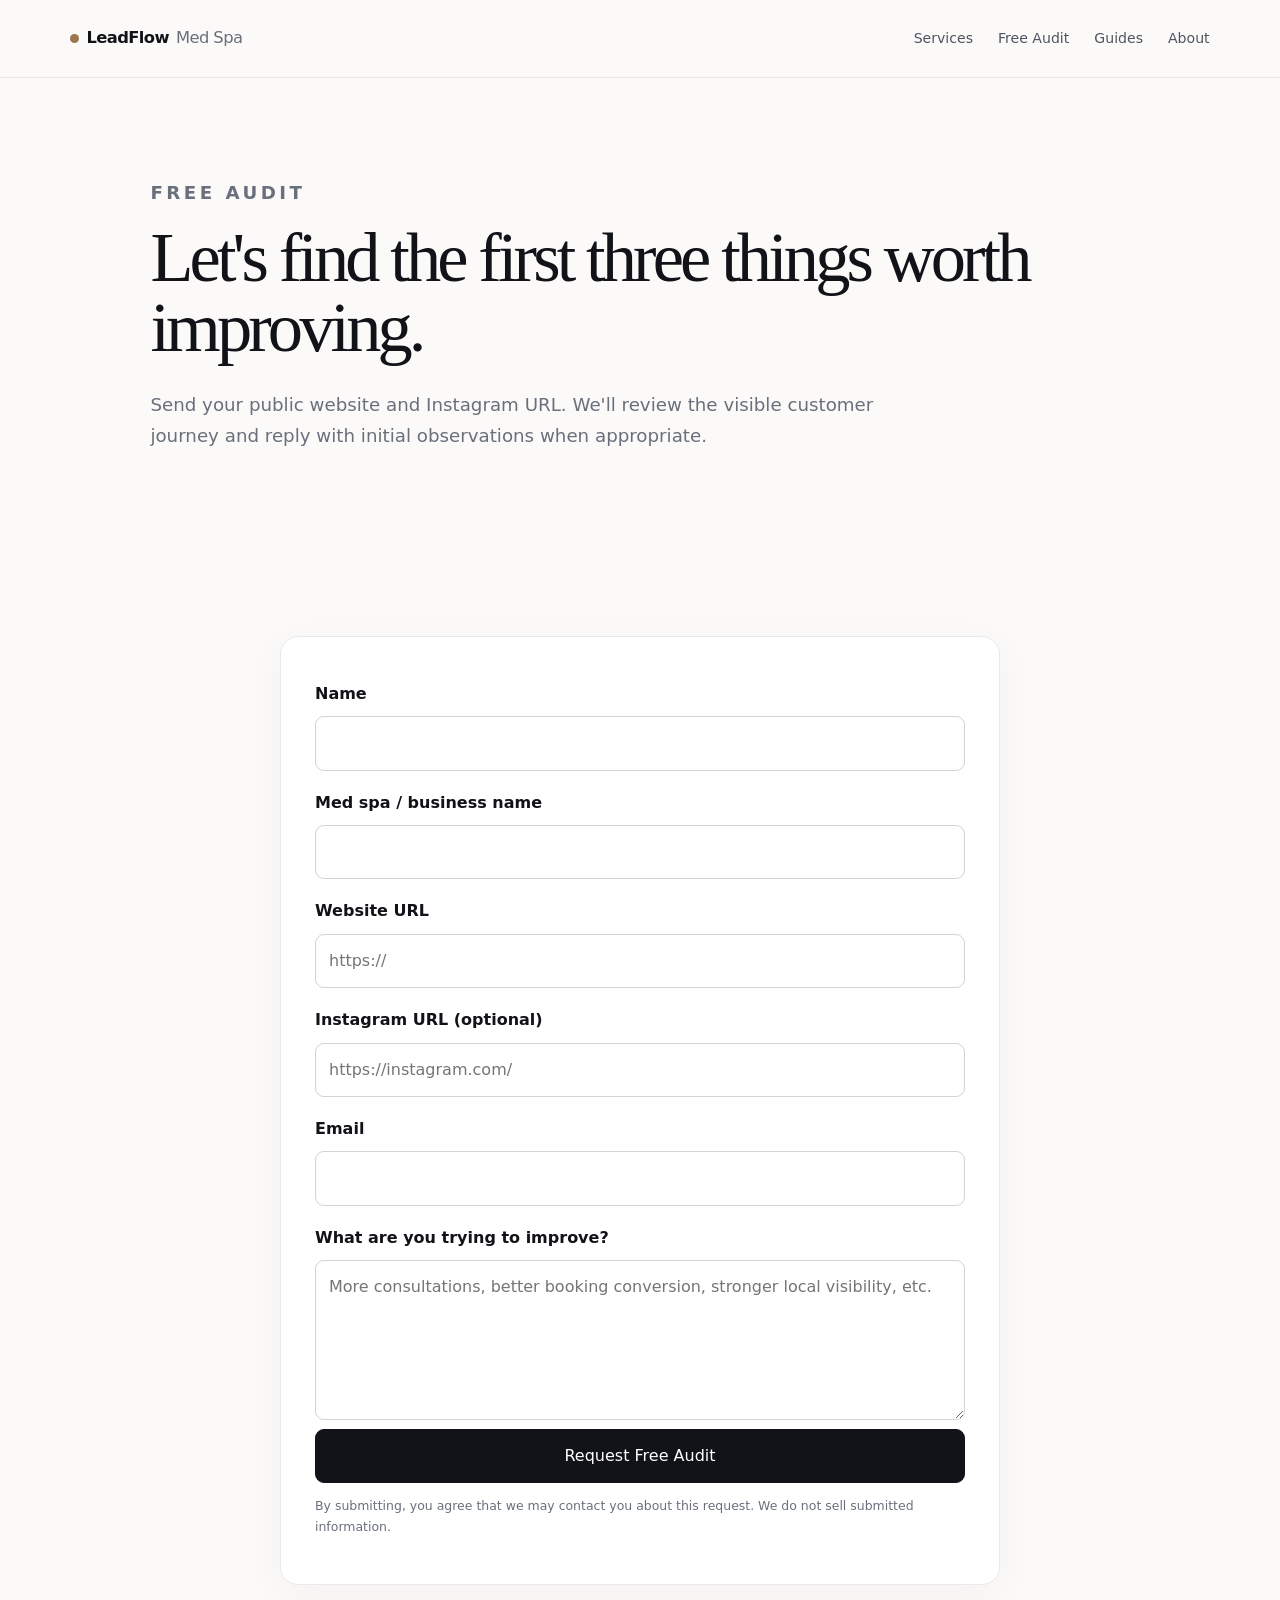
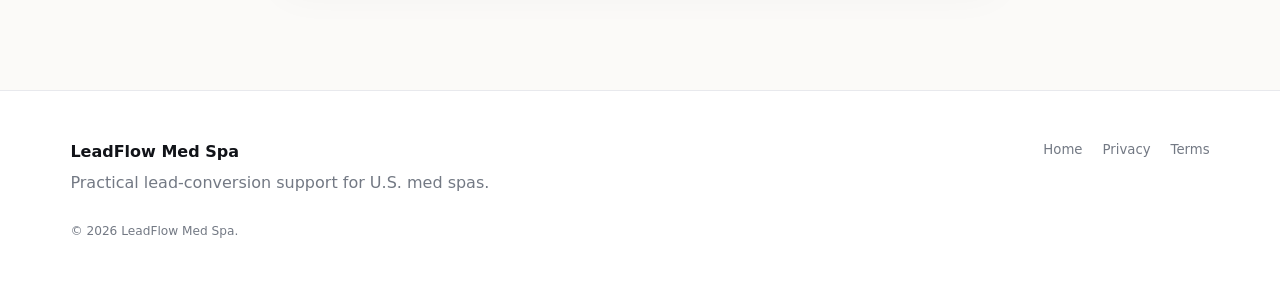
==== free-audit.html @ 12933f41 "Add files via upload" ====
<!doctype html>
<html lang="en-US">
<head>
<meta charset="utf-8"><meta name="viewport" content="width=device-width, initial-scale=1">
<title>Free Med Spa Lead Conversion Audit | LeadFlow</title>
<meta name="description" content="Request a free public-facing lead conversion audit for your U.S. med spa website and social presence.">
<link rel="canonical" href="https://leadflowmedspa.com/free-audit.html">
<link rel="stylesheet" href="/styles.css">
</head>
<body>
<header class="site-header"><a class="logo" href="/">LeadFlow<span>Med Spa</span></a><nav><a href="/services.html">Services</a><a href="/free-audit.html">Free Audit</a><a href="/guides.html">Guides</a><a href="/about.html">About</a></nav></header>
<main>
<section class="page-hero"><p class="eyebrow">FREE AUDIT</p><h1>Let's find the first three things worth improving.</h1><p>Send your public website and Instagram URL. We'll review the visible customer journey and reply with initial observations when appropriate.</p></section>
<section class="section">
<div class="form-card">
<form action="mailto:hello.leadflowmedspaa@gmail.com" method="post" enctype="text/plain">
<label for="name">Name</label><input id="name" name="Name" required>
<label for="business">Med spa / business name</label><input id="business" name="Business" required>
<label for="website">Website URL</label><input id="website" type="url" name="Website" placeholder="https://" required>
<label for="instagram">Instagram URL (optional)</label><input id="instagram" type="url" name="Instagram" placeholder="https://instagram.com/">
<label for="email">Email</label><input id="email" type="email" name="Email" required>
<label for="message">What are you trying to improve?</label><textarea id="message" name="Message" rows="5" placeholder="More consultations, better booking conversion, stronger local visibility, etc."></textarea>
<button class="button primary" type="submit">Request Free Audit</button>
</form>
<p class="form-note">By submitting, you agree that we may contact you about this request. We do not sell submitted information.</p>
</div>
</section>
</main>
<footer class="footer"><div><strong>LeadFlow Med Spa</strong><p>Practical lead-conversion support for U.S. med spas.</p></div><div class="footer-links"><a href="/">Home</a><a href="/privacy.html">Privacy</a><a href="/terms.html">Terms</a></div><p class="copyright">© 2026 LeadFlow Med Spa.</p></footer>
</body></html>
---- styles.css ----
:root{
  --ink:#111318;--muted:#69707c;--line:#e8e9ed;--paper:#fbfaf8;--white:#fff;
  --accent:#9a7650;--accent-dark:#765735;--night:#171716;--night2:#22211f;
  --radius:18px;--shadow:0 24px 70px rgba(17,19,24,.09)
}
*{box-sizing:border-box}
html{scroll-behavior:smooth}
body{margin:0;font-family:Inter,ui-sans-serif,system-ui,-apple-system,BlinkMacSystemFont,"Segoe UI",sans-serif;color:var(--ink);background:var(--paper);line-height:1.65;-webkit-font-smoothing:antialiased}
a{color:inherit}
.site-header{height:78px;border-bottom:1px solid rgba(17,19,24,.08);display:flex;align-items:center;justify-content:space-between;padding:0 5.5vw;position:sticky;top:0;background:rgba(251,250,248,.92);backdrop-filter:blur(18px);z-index:20}
.logo{text-decoration:none;font-size:1.02rem;letter-spacing:-.035em;font-weight:850;display:flex;gap:7px;align-items:center}.logo:before{content:"";width:9px;height:9px;border-radius:50%;background:var(--accent)}.logo span{font-weight:450;color:var(--muted)}
nav{display:flex;gap:25px;align-items:center}nav a{text-decoration:none;font-size:.88rem;color:#4e5560}nav a:hover{color:var(--ink)}.nav-cta{background:var(--ink);color:#fff!important;padding:11px 17px;border-radius:9px}
.hero{max-width:1240px;margin:0 auto;padding:112px 5.5vw 95px;display:grid;grid-template-columns:1.18fr .82fr;gap:80px;align-items:center}
.eyebrow{font-size:.69rem;font-weight:850;letter-spacing:.19em;color:var(--accent);margin:0 0 15px}
.hero h1,.page-hero h1{font-family:Georgia,"Times New Roman",serif;font-weight:500;font-size:clamp(3.15rem,6.2vw,6.15rem);line-height:.99;letter-spacing:-.055em;margin:0 0 28px}
.lead{font-size:1.12rem;color:var(--muted);max-width:680px}
.actions{display:flex;gap:12px;flex-wrap:wrap;margin:32px 0 14px}.button{display:inline-block;padding:13px 19px;border-radius:9px;font-weight:780;text-decoration:none;border:1px solid var(--ink);cursor:pointer;font:inherit;transition:.2s}.button:hover{transform:translateY(-1px)}.primary{background:var(--ink);color:#fff}.secondary{background:transparent;color:var(--ink)}.light{background:#fff;color:var(--ink);border-color:#fff}.micro{font-size:.78rem;color:#818792}
.hero-card{background:var(--night);color:#fff;border-radius:24px;padding:42px;box-shadow:var(--shadow);position:relative;overflow:hidden}.hero-card:after{content:"";position:absolute;width:180px;height:180px;border:1px solid rgba(255,255,255,.14);border-radius:50%;right:-55px;top:-55px}.card-label{font-size:.66rem;font-weight:800;letter-spacing:.18em;color:#cbbba8}.hero-card ul{padding-left:19px;margin:24px 0 0}.hero-card li{margin:14px 0;color:#e4e1dc}
.trust-strip{border-top:1px solid var(--line);border-bottom:1px solid var(--line);padding:19px 5.5vw;display:flex;justify-content:center;gap:42px;flex-wrap:wrap;color:#7b818b;font-weight:750;font-size:.78rem;text-transform:uppercase;letter-spacing:.08em}
.section{max-width:1240px;margin:auto;padding:105px 5.5vw}.section-heading{max-width:790px}.section h2{font-family:Georgia,"Times New Roman",serif;font-weight:500;font-size:clamp(2.3rem,4.2vw,3.8rem);line-height:1.06;letter-spacing:-.045em;margin:0 0 20px}.section-heading p,.section>p{color:var(--muted)}
.grid{display:grid;gap:22px;margin-top:42px}.grid.three{grid-template-columns:repeat(3,1fr)}.grid.two{grid-template-columns:repeat(2,1fr)}
.feature{border-top:1px solid var(--line);padding-top:23px}.feature span{color:var(--accent);font-weight:850;font-size:.82rem}.feature h3{font-size:1.16rem;margin:15px 0 7px}.feature p,.service-card p,.service-card li,.article-card p{color:var(--muted)}
.dark{max-width:none;background:var(--night);color:#fff;padding-left:calc((100% - 1120px)/2);padding-right:calc((100% - 1120px)/2)}.dark p{color:#c3c4c5}
.muted{max-width:none;background:#f0eee9;padding-left:calc((100% - 1120px)/2);padding-right:calc((100% - 1120px)/2)}
.page-hero{max-width:1120px;margin:auto;padding:100px 5.5vw 62px}.page-hero h1{font-size:clamp(3rem,5.5vw,5.3rem)}.page-hero p{font-size:1.14rem;color:var(--muted);max-width:760px}
.service-card,.form-card,.article-card{border:1px solid var(--line);border-radius:var(--radius);padding:34px;background:var(--white);box-shadow:0 10px 40px rgba(17,19,24,.035)}.service-card h2{font-family:Georgia,"Times New Roman",serif;font-weight:500;font-size:2rem}.service-card ul{padding-left:20px}.service-card .button{margin-top:14px}
.article{max-width:850px;margin:auto;padding:78px 5.5vw}.article h1{font-family:Georgia,"Times New Roman",serif;font-weight:500;font-size:clamp(2.8rem,5.5vw,4.8rem);line-height:1.02;letter-spacing:-.05em}.article h2{margin-top:48px;font-family:Georgia,"Times New Roman",serif;font-weight:500;font-size:1.85rem}.article p,.article li{color:#4e5560}.article a{color:var(--accent-dark);font-weight:750}
.form-card{max-width:720px;margin:auto}form{display:grid;gap:9px}label{font-weight:750;margin-top:10px}input,textarea{width:100%;border:1px solid #d2d4d9;border-radius:9px;padding:13px;font:inherit;background:#fff;outline:none}input:focus,textarea:focus{border-color:var(--accent)}textarea{resize:vertical}.form-note{font-size:.78rem;color:var(--muted)}
.footer{border-top:1px solid var(--line);padding:48px 5.5vw;display:grid;grid-template-columns:1fr auto;gap:15px;color:#737984;background:#fff}.footer strong{color:var(--ink)}.footer p{margin:5px 0}.footer-links{display:flex;gap:20px;flex-wrap:wrap}.footer-links a{font-size:.83rem;text-decoration:none}.copyright{grid-column:1/-1;font-size:.76rem}
@media(max-width:820px){.site-header{height:72px;padding:0 5vw}.site-header nav{display:none}.hero{grid-template-columns:1fr;padding-top:68px;gap:42px}.hero h1{font-size:3.15rem}.grid.three,.grid.two{grid-template-columns:1fr}.section,.article{padding-top:68px;padding-bottom:68px}.dark,.muted{padding-left:5vw;padding-right:5vw}.footer{grid-template-columns:1fr}.copyright{grid-column:auto}}
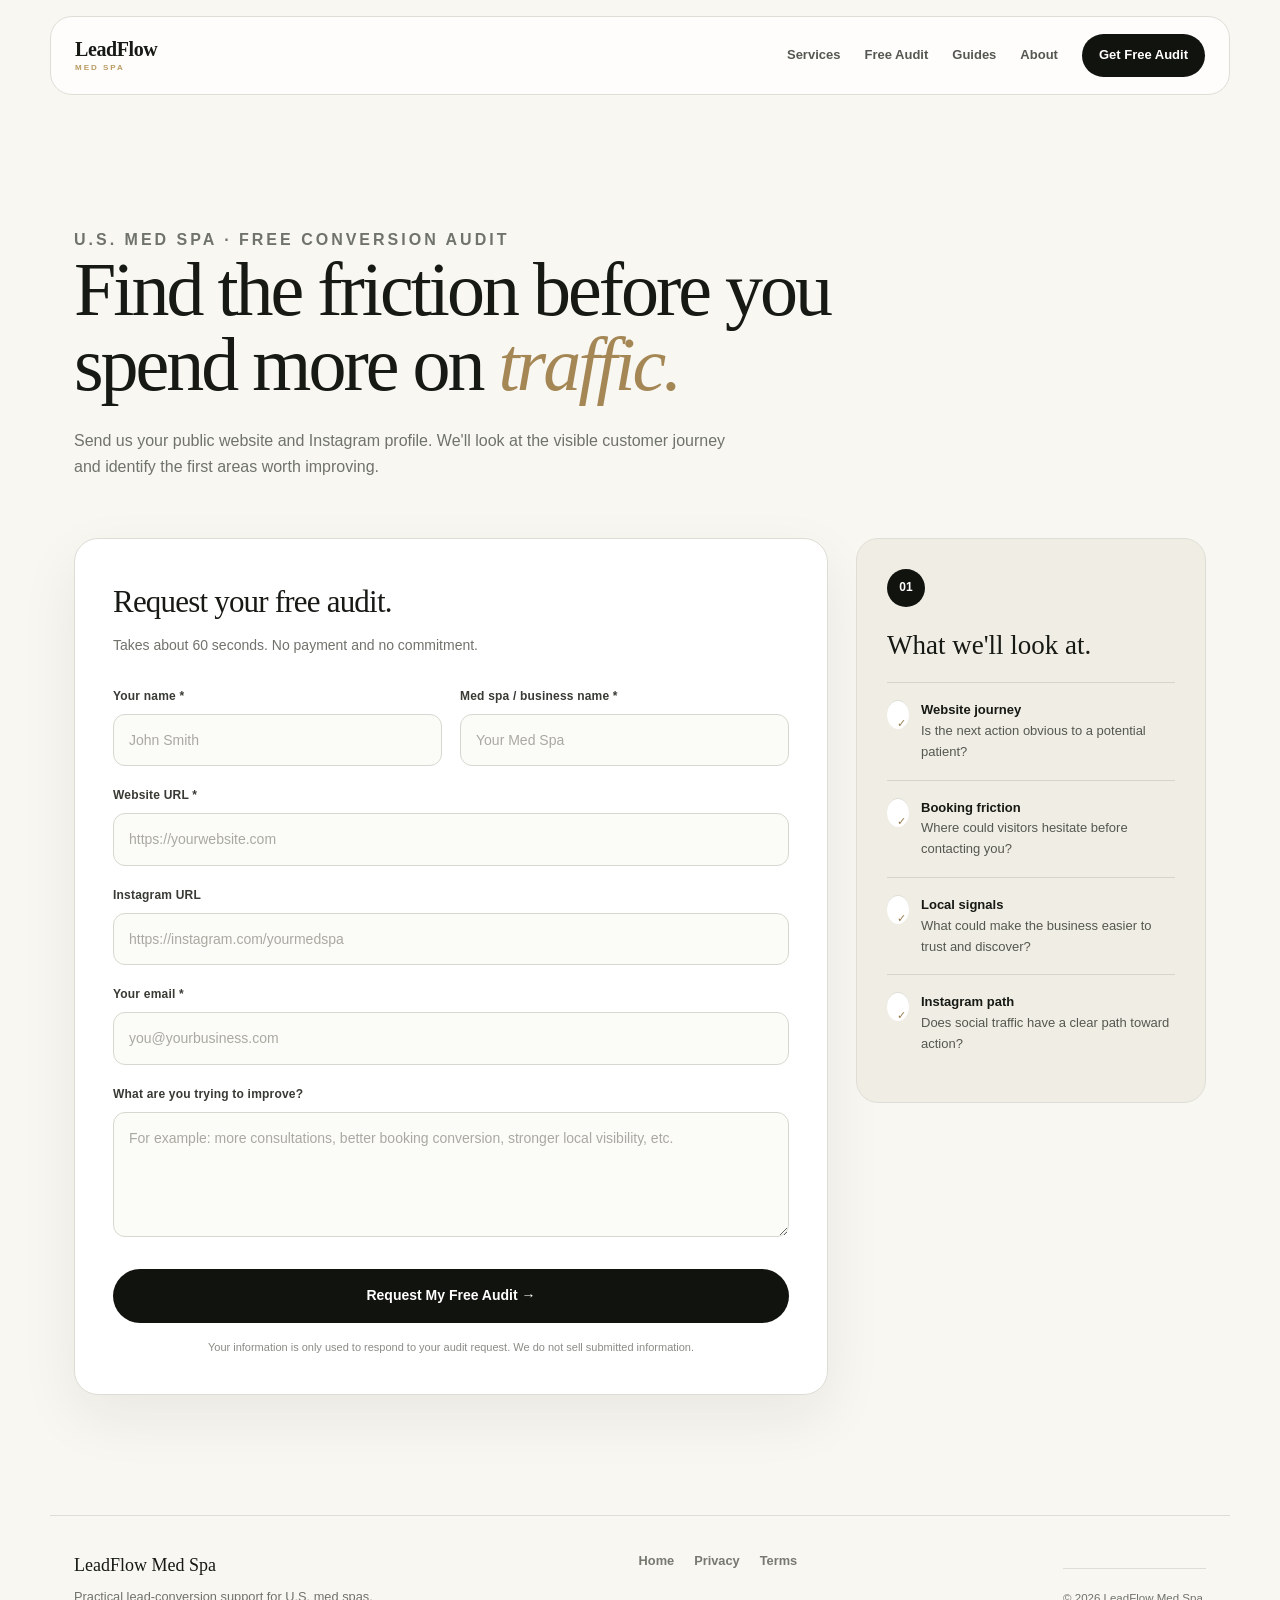
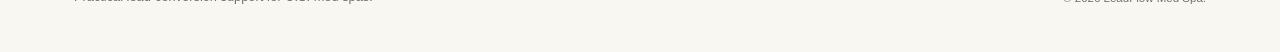
==== commit afd29683: "Update free-audit.html" ====
--- a/free-audit.html
+++ b/free-audit.html
@@ -1,30 +1,673 @@
 <!doctype html>
 <html lang="en-US">
 <head>
-<meta charset="utf-8"><meta name="viewport" content="width=device-width, initial-scale=1">
-<title>Free Med Spa Lead Conversion Audit | LeadFlow</title>
-<meta name="description" content="Request a free public-facing lead conversion audit for your U.S. med spa website and social presence.">
-<link rel="canonical" href="https://leadflowmedspa.com/free-audit.html">
-<link rel="stylesheet" href="/styles.css">
+  <meta charset="utf-8">
+  <meta name="viewport" content="width=device-width, initial-scale=1">
+
+  <title>Free Med Spa Conversion Audit | LeadFlow Med Spa</title>
+
+  <meta
+    name="description"
+    content="Request a free public-facing conversion audit for your U.S. med spa website, Instagram and booking journey."
+  >
+
+  <link
+    rel="canonical"
+    href="https://leadflow-medspa.vercel.app/free-audit.html"
+  >
+
+  <link rel="stylesheet" href="/styles.css">
+
+  <style>
+    :root {
+      --ink: #171914;
+      --muted: #70736c;
+      --line: #dfded6;
+      --paper: #f8f7f2;
+      --card: #ffffff;
+      --accent: #b99b61;
+      --dark: #11130f;
+    }
+
+    * {
+      box-sizing: border-box;
+    }
+
+    html {
+      scroll-behavior: smooth;
+    }
+
+    body {
+      margin: 0;
+      background: var(--paper);
+      color: var(--ink);
+      font-family: Arial, Helvetica, sans-serif;
+      line-height: 1.6;
+    }
+
+    a {
+      color: inherit;
+      text-decoration: none;
+    }
+
+    .audit-header {
+      width: calc(100% - 32px);
+      max-width: 1180px;
+      margin: 16px auto 0;
+      padding: 17px 24px;
+      border: 1px solid var(--line);
+      border-radius: 22px;
+      background: rgba(255,255,255,.82);
+      display: flex;
+      align-items: center;
+      justify-content: space-between;
+      gap: 25px;
+    }
+
+    .brand {
+      font-family: Georgia, "Times New Roman", serif;
+      font-size: 20px;
+      font-weight: 700;
+      letter-spacing: -.4px;
+      line-height: 1;
+    }
+
+    .brand small {
+      display: block;
+      margin-top: 5px;
+      color: var(--accent);
+      font-family: Arial, Helvetica, sans-serif;
+      font-size: 8px;
+      font-weight: 700;
+      letter-spacing: 2px;
+      text-transform: uppercase;
+    }
+
+    .audit-nav {
+      display: flex;
+      align-items: center;
+      gap: 24px;
+      font-size: 13px;
+      color: #555850;
+    }
+
+    .audit-nav a:hover {
+      color: var(--ink);
+    }
+
+    .audit-nav .nav-cta {
+      padding: 11px 17px;
+      border-radius: 999px;
+      background: var(--dark);
+      color: white;
+    }
+
+    .audit-main {
+      max-width: 1180px;
+      margin: 0 auto;
+      padding: 105px 24px 120px;
+    }
+
+    .audit-intro {
+      max-width: 820px;
+      margin-bottom: 58px;
+    }
+
+    .eyebrow {
+      margin: 0 0 17px;
+      color: #967c4c;
+      font-size: 10px;
+      font-weight: 700;
+      letter-spacing: 3px;
+      text-transform: uppercase;
+    }
+
+    .audit-intro h1 {
+      margin: 0;
+      max-width: 850px;
+      font-family: Georgia, "Times New Roman", serif;
+      font-size: clamp(44px, 7vw, 76px);
+      font-weight: 400;
+      line-height: .98;
+      letter-spacing: -3px;
+    }
+
+    .audit-intro h1 em {
+      color: #a48755;
+      font-weight: 400;
+    }
+
+    .audit-intro p {
+      max-width: 680px;
+      margin: 27px 0 0;
+      color: var(--muted);
+      font-size: 16px;
+    }
+
+    .audit-layout {
+      display: grid;
+      grid-template-columns: minmax(0, 1fr) 350px;
+      gap: 28px;
+      align-items: start;
+    }
+
+    .form-card {
+      padding: 38px;
+      border: 1px solid #deddd5;
+      border-radius: 24px;
+      background: var(--card);
+      box-shadow: 0 22px 60px rgba(25,25,20,.07);
+    }
+
+    .form-top {
+      margin-bottom: 30px;
+    }
+
+    .form-top h2 {
+      margin: 0 0 8px;
+      font-family: Georgia, "Times New Roman", serif;
+      font-size: 31px;
+      font-weight: 400;
+      letter-spacing: -.8px;
+    }
+
+    .form-top p {
+      margin: 0;
+      color: var(--muted);
+      font-size: 14px;
+    }
+
+    .field {
+      margin-bottom: 20px;
+    }
+
+    .field-row {
+      display: grid;
+      grid-template-columns: 1fr 1fr;
+      gap: 18px;
+    }
+
+    label {
+      display: block;
+      margin-bottom: 8px;
+      color: #383b34;
+      font-size: 12px;
+      font-weight: 700;
+      letter-spacing: .2px;
+    }
+
+    input,
+    textarea {
+      width: 100%;
+      border: 1px solid #d8d7cf;
+      border-radius: 12px;
+      background: #fbfbf8;
+      color: var(--ink);
+      padding: 14px 15px;
+      outline: none;
+      font: inherit;
+      font-size: 14px;
+      transition: border-color .2s, box-shadow .2s, background .2s;
+    }
+
+    input {
+      min-height: 50px;
+    }
+
+    textarea {
+      min-height: 125px;
+      resize: vertical;
+    }
+
+    input:focus,
+    textarea:focus {
+      border-color: #ae925d;
+      background: #fff;
+      box-shadow: 0 0 0 4px rgba(185,155,97,.12);
+    }
+
+    input::placeholder,
+    textarea::placeholder {
+      color: #aaa9a1;
+    }
+
+    .submit-button {
+      width: 100%;
+      min-height: 54px;
+      margin-top: 4px;
+      border: 0;
+      border-radius: 999px;
+      background: var(--dark);
+      color: #fff;
+      cursor: pointer;
+      font: inherit;
+      font-size: 14px;
+      font-weight: 700;
+      transition: transform .2s, opacity .2s;
+    }
+
+    .submit-button:hover {
+      transform: translateY(-1px);
+      opacity: .92;
+    }
+
+    .form-note {
+      margin: 16px 0 0;
+      color: #8a8c85;
+      font-size: 11px;
+      line-height: 1.6;
+      text-align: center;
+    }
+
+    .side-panel {
+      position: sticky;
+      top: 25px;
+      padding: 30px;
+      border: 1px solid #dfded6;
+      border-radius: 22px;
+      background: #efede4;
+    }
+
+    .side-panel .number {
+      width: 38px;
+      height: 38px;
+      margin-bottom: 24px;
+      border-radius: 50%;
+      background: var(--dark);
+      color: white;
+      display: grid;
+      place-items: center;
+      font-size: 12px;
+      font-weight: 700;
+    }
+
+    .side-panel h3 {
+      margin: 0 0 22px;
+      font-family: Georgia, "Times New Roman", serif;
+      font-size: 27px;
+      font-weight: 400;
+      line-height: 1.1;
+    }
+
+    .audit-point {
+      padding: 17px 0;
+      border-top: 1px solid #d7d5cb;
+      display: flex;
+      gap: 12px;
+      color: #555850;
+      font-size: 13px;
+    }
+
+    .audit-point strong {
+      color: var(--ink);
+    }
+
+    .check {
+      flex: 0 0 22px;
+      width: 22px;
+      height: 22px;
+      border-radius: 50%;
+      background: #fff;
+      display: grid;
+      place-items: center;
+      font-size: 11px;
+      color: #967c4c;
+    }
+
+    .footer {
+      border-top: 1px solid var(--line);
+      max-width: 1180px;
+      margin: 0 auto;
+      padding: 35px 24px 45px;
+      display: flex;
+      align-items: flex-start;
+      justify-content: space-between;
+      gap: 30px;
+      color: #777970;
+      font-size: 12px;
+    }
+
+    .footer strong {
+      display: block;
+      margin-bottom: 7px;
+      color: var(--ink);
+      font-family: Georgia, "Times New Roman", serif;
+      font-size: 18px;
+      font-weight: 400;
+    }
+
+    .footer p {
+      margin: 0;
+    }
+
+    .footer-links {
+      display: flex;
+      gap: 20px;
+    }
+
+    .copyright {
+      align-self: flex-end;
+    }
+
+    @media (max-width: 800px) {
+      .audit-header {
+        width: calc(100% - 20px);
+        padding: 15px 17px;
+        border-radius: 18px;
+      }
+
+      .audit-nav {
+        gap: 12px;
+        font-size: 10px;
+      }
+
+      .audit-nav .nav-cta {
+        display: none;
+      }
+
+      .audit-main {
+        padding: 70px 15px 80px;
+      }
+
+      .audit-intro h1 {
+        font-size: 47px;
+        letter-spacing: -2px;
+      }
+
+      .audit-layout {
+        grid-template-columns: 1fr;
+      }
+
+      .side-panel {
+        position: static;
+      }
+
+      .form-card {
+        padding: 25px 19px;
+        border-radius: 20px;
+      }
+
+      .field-row {
+        grid-template-columns: 1fr;
+        gap: 0;
+      }
+
+      .footer {
+        padding: 30px 15px 40px;
+        flex-direction: column;
+      }
+
+      .copyright {
+        align-self: auto;
+      }
+    }
+
+    @media (max-width: 450px) {
+      .audit-nav a:nth-child(3) {
+        display: none;
+      }
+
+      .brand {
+        font-size: 17px;
+      }
+
+      .audit-intro h1 {
+        font-size: 41px;
+      }
+
+      .audit-intro p {
+        font-size: 14px;
+      }
+    }
+  </style>
 </head>
+
 <body>
-<header class="site-header"><a class="logo" href="/">LeadFlow<span>Med Spa</span></a><nav><a href="/services.html">Services</a><a href="/free-audit.html">Free Audit</a><a href="/guides.html">Guides</a><a href="/about.html">About</a></nav></header>
-<main>
-<section class="page-hero"><p class="eyebrow">FREE AUDIT</p><h1>Let's find the first three things worth improving.</h1><p>Send your public website and Instagram URL. We'll review the visible customer journey and reply with initial observations when appropriate.</p></section>
-<section class="section">
-<div class="form-card">
-<form action="mailto:hello.leadflowmedspaa@gmail.com" method="post" enctype="text/plain">
-<label for="name">Name</label><input id="name" name="Name" required>
-<label for="business">Med spa / business name</label><input id="business" name="Business" required>
-<label for="website">Website URL</label><input id="website" type="url" name="Website" placeholder="https://" required>
-<label for="instagram">Instagram URL (optional)</label><input id="instagram" type="url" name="Instagram" placeholder="https://instagram.com/">
-<label for="email">Email</label><input id="email" type="email" name="Email" required>
-<label for="message">What are you trying to improve?</label><textarea id="message" name="Message" rows="5" placeholder="More consultations, better booking conversion, stronger local visibility, etc."></textarea>
-<button class="button primary" type="submit">Request Free Audit</button>
-</form>
-<p class="form-note">By submitting, you agree that we may contact you about this request. We do not sell submitted information.</p>
-</div>
-</section>
-</main>
-<footer class="footer"><div><strong>LeadFlow Med Spa</strong><p>Practical lead-conversion support for U.S. med spas.</p></div><div class="footer-links"><a href="/">Home</a><a href="/privacy.html">Privacy</a><a href="/terms.html">Terms</a></div><p class="copyright">© 2026 LeadFlow Med Spa.</p></footer>
-</body></html>+
+  <header class="audit-header">
+    <a class="brand" href="/">
+      LeadFlow
+      <small>Med Spa</small>
+    </a>
+
+    <nav class="audit-nav">
+      <a href="/services.html">Services</a>
+      <a href="/free-audit.html">Free Audit</a>
+      <a href="/guides.html">Guides</a>
+      <a href="/about.html">About</a>
+      <a class="nav-cta" href="/free-audit.html">Get Free Audit</a>
+    </nav>
+  </header>
+
+
+  <main class="audit-main">
+
+    <section class="audit-intro">
+      <p class="eyebrow">U.S. MED SPA · FREE CONVERSION AUDIT</p>
+
+      <h1>
+        Find the friction before you spend more on <em>traffic.</em>
+      </h1>
+
+      <p>
+        Send us your public website and Instagram profile. We'll look at the
+        visible customer journey and identify the first areas worth improving.
+      </p>
+    </section>
+
+
+    <section class="audit-layout">
+
+      <div class="form-card">
+
+        <div class="form-top">
+          <h2>Request your free audit.</h2>
+
+          <p>
+            Takes about 60 seconds. No payment and no commitment.
+          </p>
+        </div>
+
+
+        <form id="auditForm">
+
+          <div class="field-row">
+
+            <div class="field">
+              <label for="name">Your name *</label>
+              <input
+                id="name"
+                name="Name"
+                type="text"
+                placeholder="John Smith"
+                autocomplete="name"
+                required
+              >
+            </div>
+
+            <div class="field">
+              <label for="business">Med spa / business name *</label>
+              <input
+                id="business"
+                name="Business"
+                type="text"
+                placeholder="Your Med Spa"
+                required
+              >
+            </div>
+
+          </div>
+
+
+          <div class="field">
+            <label for="website">Website URL *</label>
+            <input
+              id="website"
+              name="Website"
+              type="url"
+              placeholder="https://yourwebsite.com"
+              required
+            >
+          </div>
+
+
+          <div class="field">
+            <label for="instagram">Instagram URL</label>
+            <input
+              id="instagram"
+              name="Instagram"
+              type="url"
+              placeholder="https://instagram.com/yourmedspa"
+            >
+          </div>
+
+
+          <div class="field">
+            <label for="email">Your email *</label>
+            <input
+              id="email"
+              name="Email"
+              type="email"
+              placeholder="you@yourbusiness.com"
+              autocomplete="email"
+              required
+            >
+          </div>
+
+
+          <div class="field">
+            <label for="message">
+              What are you trying to improve?
+            </label>
+
+            <textarea
+              id="message"
+              name="Message"
+              placeholder="For example: more consultations, better booking conversion, stronger local visibility, etc."
+            ></textarea>
+          </div>
+
+
+          <button class="submit-button" type="submit">
+            Request My Free Audit →
+          </button>
+
+          <p class="form-note">
+            Your information is only used to respond to your audit request.
+            We do not sell submitted information.
+          </p>
+
+        </form>
+
+      </div>
+
+
+      <aside class="side-panel">
+
+        <div class="number">01</div>
+
+        <h3>
+          What we'll look at.
+        </h3>
+
+
+        <div class="audit-point">
+          <span class="check">✓</span>
+          <span>
+            <strong>Website journey</strong><br>
+            Is the next action obvious to a potential patient?
+          </span>
+        </div>
+
+
+        <div class="audit-point">
+          <span class="check">✓</span>
+          <span>
+            <strong>Booking friction</strong><br>
+            Where could visitors hesitate before contacting you?
+          </span>
+        </div>
+
+
+        <div class="audit-point">
+          <span class="check">✓</span>
+          <span>
+            <strong>Local signals</strong><br>
+            What could make the business easier to trust and discover?
+          </span>
+        </div>
+
+
+        <div class="audit-point">
+          <span class="check">✓</span>
+          <span>
+            <strong>Instagram path</strong><br>
+            Does social traffic have a clear path toward action?
+          </span>
+        </div>
+
+      </aside>
+
+    </section>
+
+  </main>
+
+
+  <footer class="footer">
+
+    <div>
+      <strong>LeadFlow Med Spa</strong>
+      <p>Practical lead-conversion support for U.S. med spas.</p>
+    </div>
+
+    <div class="footer-links">
+      <a href="/">Home</a>
+      <a href="/privacy.html">Privacy</a>
+      <a href="/terms.html">Terms</a>
+    </div>
+
+    <p class="copyright">
+      © 2026 LeadFlow Med Spa.
+    </p>
+
+  </footer>
+
+
+  <script>
+    document.getElementById("auditForm").addEventListener("submit", function (event) {
+
+      event.preventDefault();
+
+      const name = document.getElementById("name").value.trim();
+      const business = document.getElementById("business").value.trim();
+      const website = document.getElementById("website").value.trim();
+      const instagram = document.getElementById("instagram").value.trim();
+      const email = document.getElementById("email").value.trim();
+      const message = document.getElementById("message").value.trim();
+
+      const subject =
+        "Free Audit Request - " + business;
+
+      const body =
+        "FREE MED SPA AUDIT REQUEST\n\n" +
+        "Name: " + name + "\n" +
+        "Business: " + business + "\n" +
+        "Website: " + website + "\n" +
+        "Instagram: " + (instagram || "Not provided") + "\n" +
+        "Email: " + email + "\n\n" +
+        "What they want to improve:\n" +
+        (message || "Not specified") +
+        "\n\n" +
+        "Submitted from LeadFlow Med Spa website.";
+
+      const mailto =
+        "mailto:hello.leadflowmedspaa@gmail.com" +
+        "?subject=" + encodeURIComponent(subject) +
+        "&body=" + encodeURIComponent(body);
+
+      window.location.href = mailto;
+    });
+  </script>
+
+</body>
+</html>
--- a/styles.css
+++ b/styles.css
@@ -1,30 +1,755 @@
 :root{
-  --ink:#111318;--muted:#69707c;--line:#e8e9ed;--paper:#fbfaf8;--white:#fff;
-  --accent:#9a7650;--accent-dark:#765735;--night:#171716;--night2:#22211f;
-  --radius:18px;--shadow:0 24px 70px rgba(17,19,24,.09)
-}
-*{box-sizing:border-box}
-html{scroll-behavior:smooth}
-body{margin:0;font-family:Inter,ui-sans-serif,system-ui,-apple-system,BlinkMacSystemFont,"Segoe UI",sans-serif;color:var(--ink);background:var(--paper);line-height:1.65;-webkit-font-smoothing:antialiased}
-a{color:inherit}
-.site-header{height:78px;border-bottom:1px solid rgba(17,19,24,.08);display:flex;align-items:center;justify-content:space-between;padding:0 5.5vw;position:sticky;top:0;background:rgba(251,250,248,.92);backdrop-filter:blur(18px);z-index:20}
-.logo{text-decoration:none;font-size:1.02rem;letter-spacing:-.035em;font-weight:850;display:flex;gap:7px;align-items:center}.logo:before{content:"";width:9px;height:9px;border-radius:50%;background:var(--accent)}.logo span{font-weight:450;color:var(--muted)}
-nav{display:flex;gap:25px;align-items:center}nav a{text-decoration:none;font-size:.88rem;color:#4e5560}nav a:hover{color:var(--ink)}.nav-cta{background:var(--ink);color:#fff!important;padding:11px 17px;border-radius:9px}
-.hero{max-width:1240px;margin:0 auto;padding:112px 5.5vw 95px;display:grid;grid-template-columns:1.18fr .82fr;gap:80px;align-items:center}
-.eyebrow{font-size:.69rem;font-weight:850;letter-spacing:.19em;color:var(--accent);margin:0 0 15px}
-.hero h1,.page-hero h1{font-family:Georgia,"Times New Roman",serif;font-weight:500;font-size:clamp(3.15rem,6.2vw,6.15rem);line-height:.99;letter-spacing:-.055em;margin:0 0 28px}
-.lead{font-size:1.12rem;color:var(--muted);max-width:680px}
-.actions{display:flex;gap:12px;flex-wrap:wrap;margin:32px 0 14px}.button{display:inline-block;padding:13px 19px;border-radius:9px;font-weight:780;text-decoration:none;border:1px solid var(--ink);cursor:pointer;font:inherit;transition:.2s}.button:hover{transform:translateY(-1px)}.primary{background:var(--ink);color:#fff}.secondary{background:transparent;color:var(--ink)}.light{background:#fff;color:var(--ink);border-color:#fff}.micro{font-size:.78rem;color:#818792}
-.hero-card{background:var(--night);color:#fff;border-radius:24px;padding:42px;box-shadow:var(--shadow);position:relative;overflow:hidden}.hero-card:after{content:"";position:absolute;width:180px;height:180px;border:1px solid rgba(255,255,255,.14);border-radius:50%;right:-55px;top:-55px}.card-label{font-size:.66rem;font-weight:800;letter-spacing:.18em;color:#cbbba8}.hero-card ul{padding-left:19px;margin:24px 0 0}.hero-card li{margin:14px 0;color:#e4e1dc}
-.trust-strip{border-top:1px solid var(--line);border-bottom:1px solid var(--line);padding:19px 5.5vw;display:flex;justify-content:center;gap:42px;flex-wrap:wrap;color:#7b818b;font-weight:750;font-size:.78rem;text-transform:uppercase;letter-spacing:.08em}
-.section{max-width:1240px;margin:auto;padding:105px 5.5vw}.section-heading{max-width:790px}.section h2{font-family:Georgia,"Times New Roman",serif;font-weight:500;font-size:clamp(2.3rem,4.2vw,3.8rem);line-height:1.06;letter-spacing:-.045em;margin:0 0 20px}.section-heading p,.section>p{color:var(--muted)}
-.grid{display:grid;gap:22px;margin-top:42px}.grid.three{grid-template-columns:repeat(3,1fr)}.grid.two{grid-template-columns:repeat(2,1fr)}
-.feature{border-top:1px solid var(--line);padding-top:23px}.feature span{color:var(--accent);font-weight:850;font-size:.82rem}.feature h3{font-size:1.16rem;margin:15px 0 7px}.feature p,.service-card p,.service-card li,.article-card p{color:var(--muted)}
-.dark{max-width:none;background:var(--night);color:#fff;padding-left:calc((100% - 1120px)/2);padding-right:calc((100% - 1120px)/2)}.dark p{color:#c3c4c5}
-.muted{max-width:none;background:#f0eee9;padding-left:calc((100% - 1120px)/2);padding-right:calc((100% - 1120px)/2)}
-.page-hero{max-width:1120px;margin:auto;padding:100px 5.5vw 62px}.page-hero h1{font-size:clamp(3rem,5.5vw,5.3rem)}.page-hero p{font-size:1.14rem;color:var(--muted);max-width:760px}
-.service-card,.form-card,.article-card{border:1px solid var(--line);border-radius:var(--radius);padding:34px;background:var(--white);box-shadow:0 10px 40px rgba(17,19,24,.035)}.service-card h2{font-family:Georgia,"Times New Roman",serif;font-weight:500;font-size:2rem}.service-card ul{padding-left:20px}.service-card .button{margin-top:14px}
-.article{max-width:850px;margin:auto;padding:78px 5.5vw}.article h1{font-family:Georgia,"Times New Roman",serif;font-weight:500;font-size:clamp(2.8rem,5.5vw,4.8rem);line-height:1.02;letter-spacing:-.05em}.article h2{margin-top:48px;font-family:Georgia,"Times New Roman",serif;font-weight:500;font-size:1.85rem}.article p,.article li{color:#4e5560}.article a{color:var(--accent-dark);font-weight:750}
-.form-card{max-width:720px;margin:auto}form{display:grid;gap:9px}label{font-weight:750;margin-top:10px}input,textarea{width:100%;border:1px solid #d2d4d9;border-radius:9px;padding:13px;font:inherit;background:#fff;outline:none}input:focus,textarea:focus{border-color:var(--accent)}textarea{resize:vertical}.form-note{font-size:.78rem;color:var(--muted)}
-.footer{border-top:1px solid var(--line);padding:48px 5.5vw;display:grid;grid-template-columns:1fr auto;gap:15px;color:#737984;background:#fff}.footer strong{color:var(--ink)}.footer p{margin:5px 0}.footer-links{display:flex;gap:20px;flex-wrap:wrap}.footer-links a{font-size:.83rem;text-decoration:none}.copyright{grid-column:1/-1;font-size:.76rem}
-@media(max-width:820px){.site-header{height:72px;padding:0 5vw}.site-header nav{display:none}.hero{grid-template-columns:1fr;padding-top:68px;gap:42px}.hero h1{font-size:3.15rem}.grid.three,.grid.two{grid-template-columns:1fr}.section,.article{padding-top:68px;padding-bottom:68px}.dark,.muted{padding-left:5vw;padding-right:5vw}.footer{grid-template-columns:1fr}.copyright{grid-column:auto}}
+  --ink:#11130f;
+  --ink-soft:#292b25;
+  --cream:#f5f1e8;
+  --paper:#fbfaf6;
+  --line:rgba(17,19,15,.13);
+  --muted:#6f7068;
+  --accent:#b99a63;
+  --accent-dark:#8d713f;
+  --white:#fff;
+  --shadow:0 25px 70px rgba(17,19,15,.12);
+  --radius:22px;
+  --max:1180px;
+}
+
+*{
+  box-sizing:border-box;
+  margin:0;
+  padding:0;
+}
+
+html{
+  scroll-behavior:smooth;
+}
+
+body{
+  background:var(--paper);
+  color:var(--ink);
+  font-family:Inter,-apple-system,BlinkMacSystemFont,"Segoe UI",Roboto,Arial,sans-serif;
+  line-height:1.65;
+  overflow-x:hidden;
+}
+
+a{
+  color:inherit;
+  text-decoration:none;
+}
+
+img{
+  max-width:100%;
+  display:block;
+}
+
+.site-header{
+  width:min(calc(100% - 40px),var(--max));
+  margin:20px auto 0;
+  min-height:74px;
+  padding:14px 18px 14px 24px;
+  display:flex;
+  align-items:center;
+  justify-content:space-between;
+  background:rgba(251,250,246,.88);
+  border:1px solid var(--line);
+  border-radius:999px;
+  position:relative;
+  z-index:20;
+  backdrop-filter:blur(18px);
+}
+
+.logo{
+  font-size:1.02rem;
+  font-weight:800;
+  letter-spacing:-.03em;
+  white-space:nowrap;
+}
+
+.logo span{
+  display:block;
+  color:var(--accent-dark);
+  font-size:.68rem;
+  letter-spacing:.18em;
+  text-transform:uppercase;
+  margin-top:-3px;
+}
+
+nav{
+  display:flex;
+  align-items:center;
+  gap:25px;
+  font-size:.84rem;
+  font-weight:600;
+}
+
+nav a{
+  transition:.25s ease;
+}
+
+nav a:hover{
+  color:var(--accent-dark);
+}
+
+.nav-cta{
+  padding:11px 17px;
+  background:var(--ink);
+  color:var(--white)!important;
+  border-radius:999px;
+}
+
+.mobile-menu{
+  display:none;
+}
+
+.hero{
+  width:min(calc(100% - 40px),var(--max));
+  min-height:700px;
+  margin:0 auto;
+  padding:110px 0 90px;
+  display:grid;
+  grid-template-columns:1.04fr .96fr;
+  align-items:center;
+  gap:70px;
+}
+
+.eyebrow{
+  color:var(--accent-dark);
+  font-size:.69rem;
+  font-weight:800;
+  letter-spacing:.19em;
+  text-transform:uppercase;
+  margin-bottom:18px;
+}
+
+.hero h1{
+  max-width:720px;
+  font-family:Georgia,"Times New Roman",serif;
+  font-size:clamp(3.3rem,6vw,6.4rem);
+  font-weight:500;
+  line-height:.96;
+  letter-spacing:-.065em;
+}
+
+.hero h1 em{
+  color:var(--accent-dark);
+  font-style:italic;
+}
+
+.lead{
+  max-width:620px;
+  margin:28px 0 30px;
+  color:var(--muted);
+  font-size:1.06rem;
+  line-height:1.8;
+}
+
+.actions{
+  display:flex;
+  align-items:center;
+  gap:12px;
+  flex-wrap:wrap;
+}
+
+.button{
+  display:inline-flex;
+  align-items:center;
+  justify-content:center;
+  min-height:50px;
+  padding:0 21px;
+  border-radius:999px;
+  font-size:.88rem;
+  font-weight:750;
+  border:1px solid var(--line);
+  transition:transform .25s ease,box-shadow .25s ease,background .25s ease;
+}
+
+.button:hover{
+  transform:translateY(-2px);
+  box-shadow:0 12px 30px rgba(17,19,15,.12);
+}
+
+.button.primary{
+  background:var(--ink);
+  color:var(--white);
+  border-color:var(--ink);
+}
+
+.button.secondary{
+  background:transparent;
+}
+
+.button.light{
+  background:var(--cream);
+  color:var(--ink);
+  border-color:var(--cream);
+}
+
+.micro{
+  margin-top:16px;
+  color:#8a8a82;
+  font-size:.73rem;
+}
+
+.hero-visual{
+  min-height:520px;
+  position:relative;
+  display:flex;
+  align-items:center;
+  justify-content:center;
+}
+
+.hero-visual:before{
+  content:"";
+  width:430px;
+  height:430px;
+  border-radius:50%;
+  background:radial-gradient(circle at 35% 35%,#e7d9bc 0,#d6c3a0 38%,rgba(214,195,160,.08) 70%,transparent 71%);
+  position:absolute;
+  filter:blur(1px);
+}
+
+.orbit{
+  width:480px;
+  height:480px;
+  border:1px solid rgba(141,113,63,.25);
+  border-radius:50%;
+  position:absolute;
+  transform:rotate(-18deg);
+}
+
+.orbit:after{
+  content:"";
+  position:absolute;
+  width:11px;
+  height:11px;
+  border-radius:50%;
+  background:var(--accent);
+  top:65px;
+  right:54px;
+  box-shadow:0 0 0 8px rgba(185,154,99,.12);
+}
+
+.scorecard{
+  width:min(100%,430px);
+  position:relative;
+  z-index:2;
+  padding:28px;
+  background:rgba(255,255,255,.93);
+  border:1px solid rgba(17,19,15,.11);
+  border-radius:28px;
+  box-shadow:var(--shadow);
+  backdrop-filter:blur(15px);
+}
+
+.score-top{
+  display:flex;
+  justify-content:space-between;
+  align-items:center;
+  gap:20px;
+}
+
+.score-top small{
+  color:#85857e;
+  font-size:.7rem;
+  letter-spacing:.05em;
+}
+
+.score{
+  width:64px;
+  height:64px;
+  display:grid;
+  place-items:center;
+  border-radius:50%;
+  background:var(--ink);
+  color:var(--white);
+  font-weight:800;
+  font-size:1.2rem;
+}
+
+.scorebar{
+  height:7px;
+  margin:24px 0;
+  border-radius:999px;
+  background:#e8e5dd;
+  overflow:hidden;
+}
+
+.scorebar span{
+  display:block;
+  width:72%;
+  height:100%;
+  background:var(--accent);
+  border-radius:inherit;
+}
+
+.check{
+  display:grid;
+  grid-template-columns:28px 1fr auto;
+  align-items:center;
+  gap:9px;
+  padding:14px 0;
+  border-top:1px solid var(--line);
+  font-size:.84rem;
+}
+
+.check b{
+  width:25px;
+  height:25px;
+  display:grid;
+  place-items:center;
+  border-radius:50%;
+  background:#eee9df;
+  color:var(--accent-dark);
+}
+
+.check small{
+  color:#999990;
+  font-size:.68rem;
+}
+
+.floating{
+  position:absolute;
+  z-index:3;
+  right:0;
+  bottom:45px;
+  width:190px;
+  padding:16px 18px;
+  background:var(--ink);
+  color:var(--white);
+  border-radius:16px;
+  box-shadow:var(--shadow);
+  font-size:.76rem;
+  line-height:1.5;
+}
+
+.floating strong{
+  display:block;
+  color:#e3c995;
+  margin-bottom:3px;
+}
+
+.trust-strip{
+  width:100%;
+  padding:22px max(20px,calc((100% - var(--max))/2));
+  border-top:1px solid var(--line);
+  border-bottom:1px solid var(--line);
+  display:flex;
+  justify-content:space-between;
+  gap:20px;
+  color:#87877f;
+  font-size:.68rem;
+  font-weight:800;
+  letter-spacing:.14em;
+  text-transform:uppercase;
+}
+
+.section{
+  width:min(calc(100% - 40px),var(--max));
+  margin:0 auto;
+  padding:120px 0;
+}
+
+.section-heading{
+  max-width:760px;
+  margin-bottom:55px;
+}
+
+.section-heading h2,
+.split h2{
+  font-family:Georgia,"Times New Roman",serif;
+  font-size:clamp(2.4rem,4vw,4.2rem);
+  font-weight:500;
+  line-height:1.02;
+  letter-spacing:-.055em;
+}
+
+.section-heading p:not(.eyebrow),
+.split p{
+  color:var(--muted);
+  max-width:680px;
+  margin-top:22px;
+}
+
+.grid{
+  display:grid;
+  gap:18px;
+}
+
+.three{
+  grid-template-columns:repeat(3,1fr);
+}
+
+.feature{
+  min-height:280px;
+  padding:30px;
+  border:1px solid var(--line);
+  border-radius:var(--radius);
+  background:var(--white);
+  transition:transform .25s ease,box-shadow .25s ease;
+}
+
+.feature:hover{
+  transform:translateY(-5px);
+  box-shadow:0 20px 45px rgba(17,19,15,.08);
+}
+
+.feature span{
+  color:var(--accent-dark);
+  font-size:.67rem;
+  font-weight:800;
+  letter-spacing:.16em;
+}
+
+.feature h3{
+  margin:70px 0 14px;
+  font-family:Georgia,"Times New Roman",serif;
+  font-size:1.55rem;
+  font-weight:500;
+  line-height:1.15;
+}
+
+.feature p{
+  color:var(--muted);
+  font-size:.9rem;
+}
+
+.dark{
+  width:100%;
+  max-width:none;
+  padding-left:max(20px,calc((100% - var(--max))/2));
+  padding-right:max(20px,calc((100% - var(--max))/2));
+  background:var(--ink);
+  color:var(--white);
+}
+
+.split{
+  width:100%;
+  max-width:var(--max);
+  margin:0 auto;
+  display:grid;
+  grid-template-columns:1.05fr .95fr;
+  gap:100px;
+  align-items:center;
+}
+
+.dark .eyebrow{
+  color:#d6b87e;
+}
+
+.dark .split p{
+  color:#b7b8b0;
+}
+
+.mini-list{
+  border-top:1px solid rgba(255,255,255,.15);
+}
+
+.mini-list div{
+  display:grid;
+  grid-template-columns:55px 1fr;
+  gap:20px;
+  padding:23px 0;
+  border-bottom:1px solid rgba(255,255,255,.15);
+}
+
+.mini-list b{
+  color:#d6b87e;
+  font-size:.75rem;
+}
+
+.mini-list span{
+  font-family:Georgia,"Times New Roman",serif;
+  font-size:1.18rem;
+}
+
+.quote{
+  padding:45px;
+  border:1px solid var(--line);
+  border-radius:var(--radius);
+  background:#f1ede3;
+  font-family:Georgia,"Times New Roman",serif;
+  font-size:1.7rem;
+  line-height:1.35;
+}
+
+.muted{
+  width:100%;
+  max-width:none;
+  background:var(--cream);
+  padding-left:max(20px,calc((100% - var(--max))/2));
+  padding-right:max(20px,calc((100% - var(--max))/2));
+}
+
+.muted .section-heading{
+  max-width:850px;
+  margin:0 auto;
+  text-align:center;
+}
+
+.muted .section-heading p:not(.eyebrow){
+  margin-left:auto;
+  margin-right:auto;
+}
+
+.muted .button{
+  margin-top:28px;
+}
+
+.faq{
+  max-width:850px;
+}
+
+.faq .section-heading{
+  margin-bottom:35px;
+}
+
+.faq details{
+  border-top:1px solid var(--line);
+  padding:22px 0;
+}
+
+.faq details:last-child{
+  border-bottom:1px solid var(--line);
+}
+
+.faq summary{
+  cursor:pointer;
+  list-style:none;
+  font-weight:750;
+  display:flex;
+  justify-content:space-between;
+  gap:20px;
+}
+
+.faq summary::-webkit-details-marker{
+  display:none;
+}
+
+.faq summary:after{
+  content:"+";
+  color:var(--accent-dark);
+  font-size:1.2rem;
+}
+
+.faq details[open] summary:after{
+  content:"−";
+}
+
+.faq details p{
+  color:var(--muted);
+  padding-top:15px;
+  max-width:700px;
+}
+
+.footer{
+  width:min(calc(100% - 40px),var(--max));
+  margin:0 auto;
+  padding:65px 0 40px;
+  display:grid;
+  grid-template-columns:1.4fr 1fr;
+  gap:50px;
+  border-top:1px solid var(--line);
+}
+
+.footer strong{
+  font-family:Georgia,"Times New Roman",serif;
+  font-size:1.4rem;
+  font-weight:500;
+}
+
+.footer p{
+  color:var(--muted);
+  font-size:.8rem;
+  margin-top:8px;
+}
+
+.footer-links{
+  display:flex;
+  flex-wrap:wrap;
+  justify-content:flex-end;
+  gap:10px 22px;
+  align-content:start;
+  font-size:.8rem;
+  font-weight:650;
+}
+
+.footer-links a:hover{
+  color:var(--accent-dark);
+}
+
+.copyright{
+  grid-column:1/-1;
+  padding-top:20px;
+  border-top:1px solid var(--line);
+  font-size:.72rem!important;
+}
+
+
+@media(max-width:900px){
+
+  nav{
+    display:none;
+  }
+
+  .mobile-menu{
+    display:block;
+    position:relative;
+  }
+
+  .mobile-menu summary{
+    cursor:pointer;
+    list-style:none;
+    padding:9px 15px;
+    background:var(--ink);
+    color:var(--white);
+    border-radius:999px;
+    font-size:.78rem;
+    font-weight:700;
+  }
+
+  .mobile-menu summary::-webkit-details-marker{
+    display:none;
+  }
+
+  .mobile-menu div{
+    position:absolute;
+    right:0;
+    top:48px;
+    width:210px;
+    padding:10px;
+    border:1px solid var(--line);
+    border-radius:18px;
+    background:var(--white);
+    box-shadow:var(--shadow);
+  }
+
+  .mobile-menu a{
+    display:block;
+    padding:11px 13px;
+    border-radius:10px;
+    font-size:.84rem;
+  }
+
+  .mobile-menu a:hover{
+    background:var(--cream);
+  }
+
+  .hero{
+    grid-template-columns:1fr;
+    padding-top:75px;
+  }
+
+  .hero-visual{
+    min-height:470px;
+  }
+
+  .three,
+  .split{
+    grid-template-columns:1fr;
+  }
+
+  .split{
+    gap:55px;
+  }
+
+  .trust-strip{
+    overflow:auto;
+    justify-content:flex-start;
+  }
+
+  .footer{
+    grid-template-columns:1fr;
+  }
+
+  .footer-links{
+    justify-content:flex-start;
+  }
+}
+
+
+@media(max-width:560px){
+
+  .site-header{
+    width:calc(100% - 24px);
+    margin-top:12px;
+    padding:12px 12px 12px 18px;
+  }
+
+  .hero{
+    width:calc(100% - 28px);
+    padding:70px 0 65px;
+    min-height:auto;
+    gap:45px;
+  }
+
+  .hero h1{
+    font-size:3.35rem;
+  }
+
+  .lead{
+    font-size:.94rem;
+  }
+
+  .hero-visual{
+    min-height:390px;
+  }
+
+  .hero-visual:before{
+    width:310px;
+    height:310px;
+  }
+
+  .orbit{
+    width:340px;
+    height:340px;
+  }
+
+  .scorecard{
+    padding:21px;
+    border-radius:21px;
+  }
+
+  .floating{
+    right:-5px;
+    bottom:12px;
+    width:160px;
+    font-size:.7rem;
+  }
+
+  .section{
+    width:calc(100% - 28px);
+    padding:80px 0;
+  }
+
+  .dark,
+  .muted{
+    padding-left:14px;
+    padding-right:14px;
+  }
+
+  .feature{
+    min-height:240px;
+    padding:24px;
+  }
+
+  .feature h3{
+    margin-top:45px;
+  }
+
+  .quote{
+    padding:28px;
+    font-size:1.35rem;
+  }
+
+  .footer{
+    width:calc(100% - 28px);
+  }
+
+  .button{
+    width:100%;
+  }
+
+  .actions{
+    width:100%;
+  }
+
+}
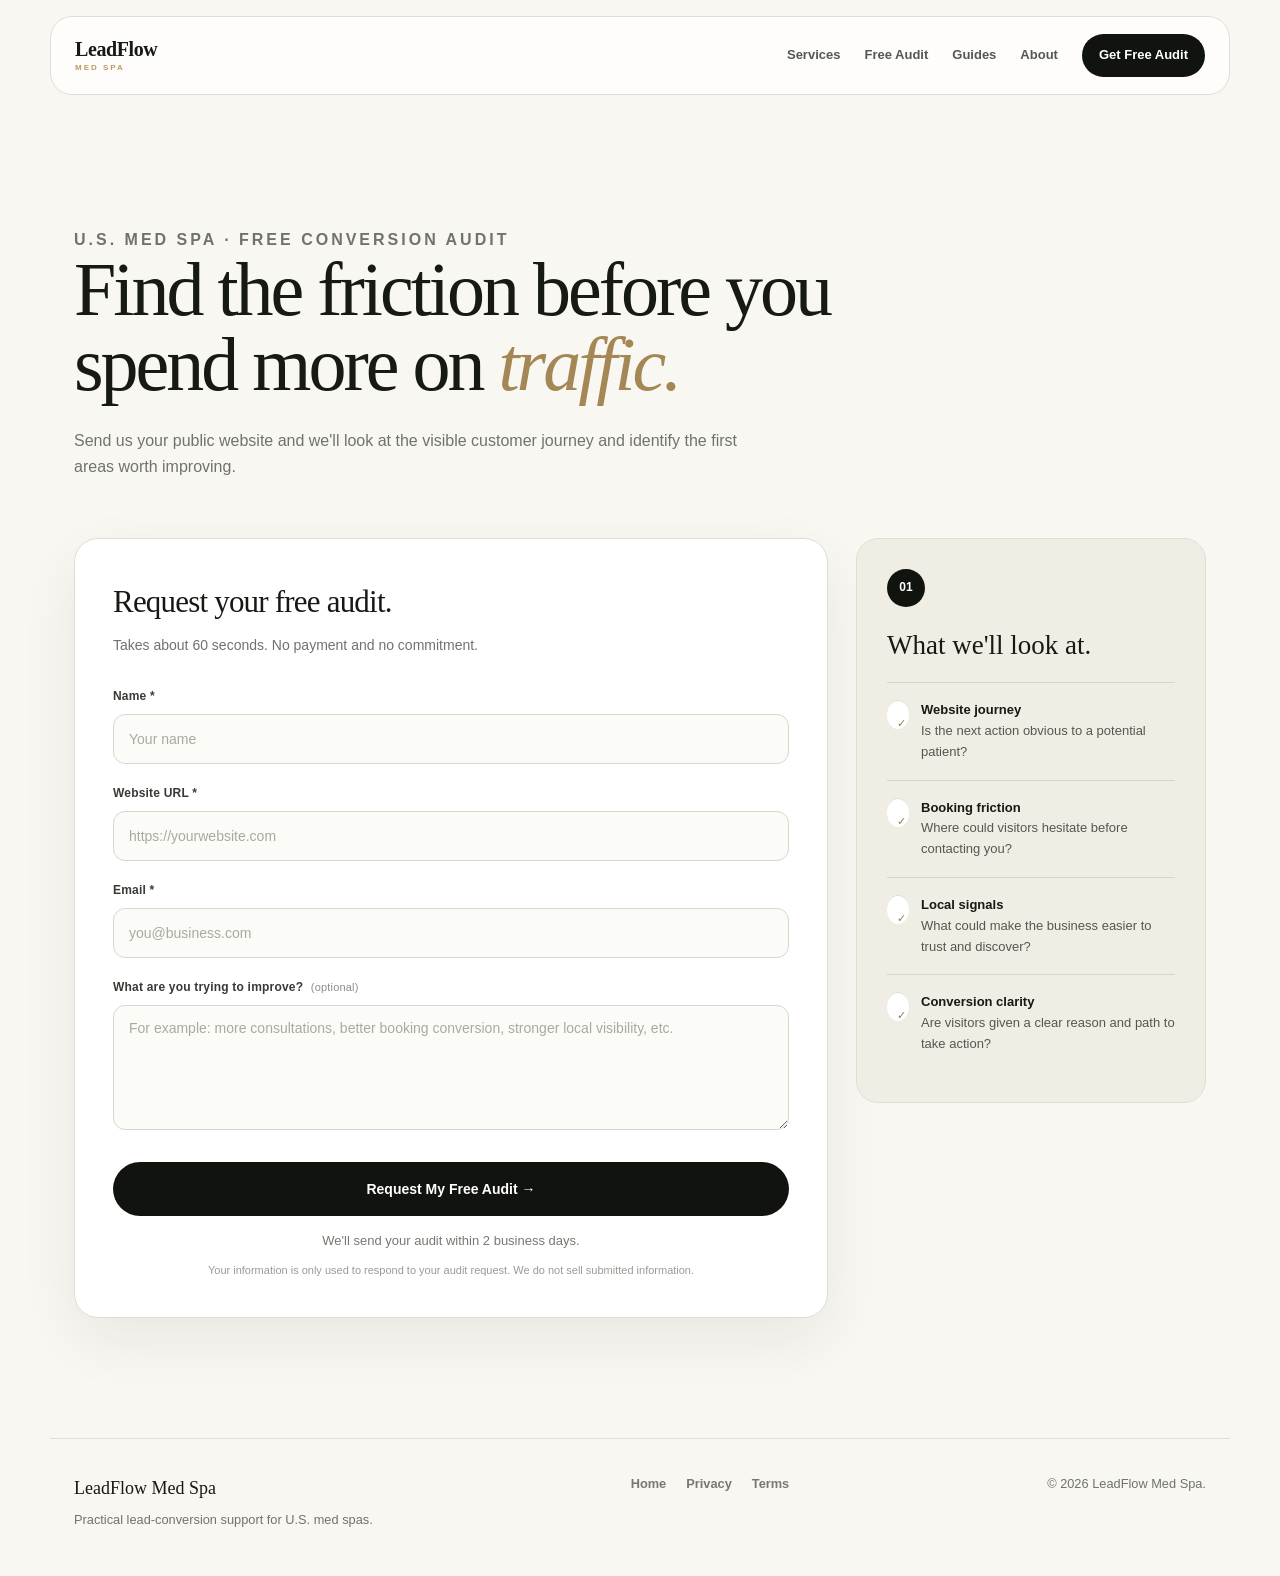
==== commit c596caa0: "Update free-audit.html" ====
--- a/free-audit.html
+++ b/free-audit.html
@@ -1,14 +1,14 @@
-<!doctype html>
-<html lang="en-US">
+<!DOCTYPE html>
+<html lang="en">
 <head>
-  <meta charset="utf-8">
-  <meta name="viewport" content="width=device-width, initial-scale=1">
+  <meta charset="UTF-8">
+  <meta name="viewport" content="width=device-width, initial-scale=1.0">
 
   <title>Free Med Spa Conversion Audit | LeadFlow Med Spa</title>
 
   <meta
     name="description"
-    content="Request a free public-facing conversion audit for your U.S. med spa website, Instagram and booking journey."
+    content="Request a free 3-point conversion audit for your U.S. med spa website from LeadFlow Med Spa."
   >
 
   <link
@@ -16,7 +16,7 @@
     href="https://leadflow-medspa.vercel.app/free-audit.html"
   >
 
-  <link rel="stylesheet" href="/styles.css">
+  <link rel="stylesheet" href="styles.css">
 
   <style>
     :root {
@@ -50,6 +50,8 @@
       text-decoration: none;
     }
 
+    /* HEADER */
+
     .audit-header {
       width: calc(100% - 32px);
       max-width: 1180px;
@@ -57,7 +59,8 @@
       padding: 17px 24px;
       border: 1px solid var(--line);
       border-radius: 22px;
-      background: rgba(255,255,255,.82);
+      background: rgba(255, 255, 255, 0.82);
+
       display: flex;
       align-items: center;
       justify-content: space-between;
@@ -68,7 +71,7 @@
       font-family: Georgia, "Times New Roman", serif;
       font-size: 20px;
       font-weight: 700;
-      letter-spacing: -.4px;
+      letter-spacing: -0.4px;
       line-height: 1;
     }
 
@@ -102,6 +105,8 @@
       color: white;
     }
 
+    /* MAIN */
+
     .audit-main {
       max-width: 1180px;
       margin: 0 auto;
@@ -125,10 +130,11 @@
     .audit-intro h1 {
       margin: 0;
       max-width: 850px;
+
       font-family: Georgia, "Times New Roman", serif;
       font-size: clamp(44px, 7vw, 76px);
       font-weight: 400;
-      line-height: .98;
+      line-height: 0.98;
       letter-spacing: -3px;
     }
 
@@ -144,6 +150,8 @@
       font-size: 16px;
     }
 
+    /* FORM LAYOUT */
+
     .audit-layout {
       display: grid;
       grid-template-columns: minmax(0, 1fr) 350px;
@@ -156,7 +164,7 @@
       border: 1px solid #deddd5;
       border-radius: 24px;
       background: var(--card);
-      box-shadow: 0 22px 60px rgba(25,25,20,.07);
+      box-shadow: 0 22px 60px rgba(25, 25, 20, 0.07);
     }
 
     .form-top {
@@ -165,10 +173,11 @@
 
     .form-top h2 {
       margin: 0 0 8px;
+
       font-family: Georgia, "Times New Roman", serif;
       font-size: 31px;
       font-weight: 400;
-      letter-spacing: -.8px;
+      letter-spacing: -0.8px;
     }
 
     .form-top p {
@@ -177,23 +186,27 @@
       font-size: 14px;
     }
 
+    /* FORM FIELDS */
+
     .field {
       margin-bottom: 20px;
-    }
-
-    .field-row {
-      display: grid;
-      grid-template-columns: 1fr 1fr;
-      gap: 18px;
     }
 
     label {
       display: block;
       margin-bottom: 8px;
+
       color: #383b34;
       font-size: 12px;
       font-weight: 700;
-      letter-spacing: .2px;
+      letter-spacing: 0.2px;
+    }
+
+    .optional {
+      color: #8b8c85;
+      font-size: 11px;
+      font-weight: 400;
+      margin-left: 4px;
     }
 
     input,
@@ -201,13 +214,21 @@
       width: 100%;
       border: 1px solid #d8d7cf;
       border-radius: 12px;
+
       background: #fbfbf8;
       color: var(--ink);
+
       padding: 14px 15px;
+
       outline: none;
-      font: inherit;
+
+      font-family: Arial, Helvetica, sans-serif;
       font-size: 14px;
-      transition: border-color .2s, box-shadow .2s, background .2s;
+
+      transition:
+        border-color 0.2s ease,
+        box-shadow 0.2s ease,
+        background 0.2s ease;
     }
 
     input {
@@ -222,8 +243,10 @@
     input:focus,
     textarea:focus {
       border-color: #ae925d;
-      background: #fff;
-      box-shadow: 0 0 0 4px rgba(185,155,97,.12);
+      background: #ffffff;
+
+      box-shadow:
+        0 0 0 4px rgba(185, 155, 97, 0.12);
     }
 
     input::placeholder,
@@ -231,58 +254,101 @@
       color: #aaa9a1;
     }
 
+    /* BUTTON */
+
     .submit-button {
       width: 100%;
       min-height: 54px;
+
       margin-top: 4px;
+
       border: 0;
       border-radius: 999px;
+
       background: var(--dark);
-      color: #fff;
+      color: #ffffff;
+
       cursor: pointer;
-      font: inherit;
+
+      font-family: Arial, Helvetica, sans-serif;
       font-size: 14px;
       font-weight: 700;
-      transition: transform .2s, opacity .2s;
+
+      transition:
+        transform 0.2s ease,
+        opacity 0.2s ease;
     }
 
     .submit-button:hover {
       transform: translateY(-1px);
-      opacity: .92;
+      opacity: 0.92;
+    }
+
+    .submit-button:disabled {
+      cursor: wait;
+      opacity: 0.65;
+      transform: none;
+    }
+
+    /* DELIVERY MESSAGE */
+
+    .delivery-note {
+      margin: 15px 0 0;
+
+      color: #777970;
+
+      font-size: 13px;
+      line-height: 1.6;
+
+      text-align: center;
     }
 
     .form-note {
-      margin: 16px 0 0;
-      color: #8a8c85;
+      margin: 10px 0 0;
+
+      color: #999a92;
+
       font-size: 11px;
       line-height: 1.6;
+
       text-align: center;
     }
+
+    /* SIDE PANEL */
 
     .side-panel {
       position: sticky;
       top: 25px;
+
       padding: 30px;
+
       border: 1px solid #dfded6;
       border-radius: 22px;
+
       background: #efede4;
     }
 
     .side-panel .number {
       width: 38px;
       height: 38px;
+
       margin-bottom: 24px;
+
       border-radius: 50%;
+
       background: var(--dark);
       color: white;
+
       display: grid;
       place-items: center;
+
       font-size: 12px;
       font-weight: 700;
     }
 
     .side-panel h3 {
       margin: 0 0 22px;
+
       font-family: Georgia, "Times New Roman", serif;
       font-size: 27px;
       font-weight: 400;
@@ -291,9 +357,12 @@
 
     .audit-point {
       padding: 17px 0;
+
       border-top: 1px solid #d7d5cb;
+
       display: flex;
       gap: 12px;
+
       color: #555850;
       font-size: 13px;
     }
@@ -304,33 +373,49 @@
 
     .check {
       flex: 0 0 22px;
+
       width: 22px;
       height: 22px;
+
       border-radius: 50%;
-      background: #fff;
+
+      background: #ffffff;
+
       display: grid;
       place-items: center;
+
+      color: #967c4c;
       font-size: 11px;
-      color: #967c4c;
-    }
+    }
+
+    /* FOOTER */
 
     .footer {
+      max-width: 1180px;
+
+      margin: 0 auto;
+
+      padding: 35px 24px 45px;
+
       border-top: 1px solid var(--line);
-      max-width: 1180px;
-      margin: 0 auto;
-      padding: 35px 24px 45px;
+
       display: flex;
       align-items: flex-start;
       justify-content: space-between;
+
       gap: 30px;
+
       color: #777970;
       font-size: 12px;
     }
 
     .footer strong {
       display: block;
+
       margin-bottom: 7px;
+
       color: var(--ink);
+
       font-family: Georgia, "Times New Roman", serif;
       font-size: 18px;
       font-weight: 400;
@@ -345,14 +430,53 @@
       gap: 20px;
     }
 
-    .copyright {
-      align-self: flex-end;
-    }
+    /* SUCCESS */
+
+    .success-box {
+      padding: 40px 10px;
+      text-align: center;
+    }
+
+    .success-box h2 {
+      margin: 10px 0 12px;
+
+      font-family: Georgia, "Times New Roman", serif;
+      font-size: 34px;
+      font-weight: 400;
+    }
+
+    .success-box p {
+      max-width: 520px;
+
+      margin: 0 auto 25px;
+
+      color: #666;
+      line-height: 1.7;
+    }
+
+    .success-home {
+      display: inline-block;
+
+      padding: 14px 22px;
+
+      border-radius: 999px;
+
+      background: var(--dark);
+      color: white;
+
+      font-size: 14px;
+      font-weight: 700;
+    }
+
+    /* MOBILE */
 
     @media (max-width: 800px) {
+
       .audit-header {
         width: calc(100% - 20px);
+
         padding: 15px 17px;
+
         border-radius: 18px;
       }
 
@@ -387,30 +511,27 @@
         border-radius: 20px;
       }
 
-      .field-row {
-        grid-template-columns: 1fr;
-        gap: 0;
-      }
-
       .footer {
         padding: 30px 15px 40px;
+
         flex-direction: column;
       }
 
-      .copyright {
-        align-self: auto;
+      .footer-links {
+        flex-wrap: wrap;
       }
     }
 
     @media (max-width: 450px) {
+
+      .brand {
+        font-size: 17px;
+      }
+
       .audit-nav a:nth-child(3) {
         display: none;
       }
 
-      .brand {
-        font-size: 17px;
-      }
-
       .audit-intro h1 {
         font-size: 41px;
       }
@@ -422,135 +543,229 @@
   </style>
 </head>
 
+
 <body>
 
+  <!-- HEADER -->
+
   <header class="audit-header">
-    <a class="brand" href="/">
+
+    <a class="brand" href="index.html">
       LeadFlow
       <small>Med Spa</small>
     </a>
 
     <nav class="audit-nav">
-      <a href="/services.html">Services</a>
-      <a href="/free-audit.html">Free Audit</a>
-      <a href="/guides.html">Guides</a>
-      <a href="/about.html">About</a>
-      <a class="nav-cta" href="/free-audit.html">Get Free Audit</a>
+
+      <a href="services.html">
+        Services
+      </a>
+
+      <a href="free-audit.html">
+        Free Audit
+      </a>
+
+      <a href="guides.html">
+        Guides
+      </a>
+
+      <a href="about.html">
+        About
+      </a>
+
+      <a
+        class="nav-cta"
+        href="free-audit.html"
+      >
+        Get Free Audit
+      </a>
+
     </nav>
+
   </header>
 
 
+  <!-- MAIN -->
+
   <main class="audit-main">
 
     <section class="audit-intro">
-      <p class="eyebrow">U.S. MED SPA · FREE CONVERSION AUDIT</p>
+
+      <p class="eyebrow">
+        U.S. MED SPA · FREE CONVERSION AUDIT
+      </p>
 
       <h1>
-        Find the friction before you spend more on <em>traffic.</em>
+        Find the friction before you spend more on
+        <em>traffic.</em>
       </h1>
 
       <p>
-        Send us your public website and Instagram profile. We'll look at the
-        visible customer journey and identify the first areas worth improving.
+        Send us your public website and we'll look at the visible
+        customer journey and identify the first areas worth improving.
       </p>
+
     </section>
 
 
+    <!-- AUDIT CONTENT -->
+
     <section class="audit-layout">
 
-      <div class="form-card">
+
+      <!-- FORM CARD -->
+
+      <div class="form-card" id="form-card">
 
         <div class="form-top">
-          <h2>Request your free audit.</h2>
+
+          <h2>
+            Request your free audit.
+          </h2>
 
           <p>
             Takes about 60 seconds. No payment and no commitment.
           </p>
+
         </div>
 
 
-        <form id="auditForm">
-
-          <div class="field-row">
-
-            <div class="field">
-              <label for="name">Your name *</label>
-              <input
-                id="name"
-                name="Name"
-                type="text"
-                placeholder="John Smith"
-                autocomplete="name"
-                required
-              >
-            </div>
-
-            <div class="field">
-              <label for="business">Med spa / business name *</label>
-              <input
-                id="business"
-                name="Business"
-                type="text"
-                placeholder="Your Med Spa"
-                required
-              >
-            </div>
+        <!-- DIRECT WEBSITE FORM -->
+
+        <form
+          id="auditForm"
+          action="https://formsubmit.co/hello.leadflowmedspaa@gmail.com"
+          method="POST"
+        >
+
+          <!-- FormSubmit configuration -->
+
+          <input
+            type="hidden"
+            name="_subject"
+            value="New LeadFlow Free Audit Request"
+          >
+
+          <input
+            type="hidden"
+            name="_template"
+            value="table"
+          >
+
+          <input
+            type="hidden"
+            name="_captcha"
+            value="true"
+          >
+
+          <input
+            type="hidden"
+            name="_next"
+            value="https://leadflow-medspa.vercel.app/free-audit.html?submitted=true"
+          >
+
+
+          <!-- NAME -->
+
+          <div class="field">
+
+            <label for="name">
+              Name *
+            </label>
+
+            <input
+              id="name"
+              name="name"
+              type="text"
+              placeholder="Your name"
+              autocomplete="name"
+              required
+            >
 
           </div>
 
 
+          <!-- WEBSITE -->
+
           <div class="field">
-            <label for="website">Website URL *</label>
+
+            <label for="website">
+              Website URL *
+            </label>
+
             <input
               id="website"
-              name="Website"
+              name="website"
               type="url"
               placeholder="https://yourwebsite.com"
               required
             >
+
           </div>
 
 
+          <!-- EMAIL -->
+
           <div class="field">
-            <label for="instagram">Instagram URL</label>
-            <input
-              id="instagram"
-              name="Instagram"
-              type="url"
-              placeholder="https://instagram.com/yourmedspa"
-            >
-          </div>
-
-
-          <div class="field">
-            <label for="email">Your email *</label>
+
+            <label for="email">
+              Email *
+            </label>
+
             <input
               id="email"
-              name="Email"
+              name="email"
               type="email"
-              placeholder="you@yourbusiness.com"
+              placeholder="you@business.com"
               autocomplete="email"
               required
             >
+
           </div>
 
 
+          <!-- OPTIONAL MESSAGE -->
+
           <div class="field">
-            <label for="message">
+
+            <label for="improvement">
+
               What are you trying to improve?
+
+              <span class="optional">
+                (optional)
+              </span>
+
             </label>
 
             <textarea
-              id="message"
-              name="Message"
+              id="improvement"
+              name="improvement"
               placeholder="For example: more consultations, better booking conversion, stronger local visibility, etc."
             ></textarea>
+
           </div>
 
 
-          <button class="submit-button" type="submit">
+          <!-- SUBMIT -->
+
+          <button
+            class="submit-button"
+            id="submitButton"
+            type="submit"
+          >
             Request My Free Audit →
           </button>
+
+
+          <!-- DELIVERY EXPECTATION -->
+
+          <p class="delivery-note">
+            We'll send your audit within 2 business days.
+          </p>
+
+
+          <!-- PRIVACY -->
 
           <p class="form-note">
             Your information is only used to respond to your audit request.
@@ -562,9 +777,13 @@
       </div>
 
 
+      <!-- SIDE PANEL -->
+
       <aside class="side-panel">
 
-        <div class="number">01</div>
+        <div class="number">
+          01
+        </div>
 
         <h3>
           What we'll look at.
@@ -572,38 +791,70 @@
 
 
         <div class="audit-point">
-          <span class="check">✓</span>
+
+          <span class="check">
+            ✓
+          </span>
+
           <span>
-            <strong>Website journey</strong><br>
+            <strong>
+              Website journey
+            </strong>
+            <br>
             Is the next action obvious to a potential patient?
           </span>
+
         </div>
 
 
         <div class="audit-point">
-          <span class="check">✓</span>
+
+          <span class="check">
+            ✓
+          </span>
+
           <span>
-            <strong>Booking friction</strong><br>
+            <strong>
+              Booking friction
+            </strong>
+            <br>
             Where could visitors hesitate before contacting you?
           </span>
+
         </div>
 
 
         <div class="audit-point">
-          <span class="check">✓</span>
+
+          <span class="check">
+            ✓
+          </span>
+
           <span>
-            <strong>Local signals</strong><br>
+            <strong>
+              Local signals
+            </strong>
+            <br>
             What could make the business easier to trust and discover?
           </span>
+
         </div>
 
 
         <div class="audit-point">
-          <span class="check">✓</span>
+
+          <span class="check">
+            ✓
+          </span>
+
           <span>
-            <strong>Instagram path</strong><br>
-            Does social traffic have a clear path toward action?
+            <strong>
+              Conversion clarity
+            </strong>
+            <br>
+            Are visitors given a clear reason and path to take action?
           </span>
+
         </div>
 
       </aside>
@@ -613,60 +864,119 @@
   </main>
 
 
+  <!-- FOOTER -->
+
   <footer class="footer">
 
     <div>
-      <strong>LeadFlow Med Spa</strong>
-      <p>Practical lead-conversion support for U.S. med spas.</p>
+
+      <strong>
+        LeadFlow Med Spa
+      </strong>
+
+      <p>
+        Practical lead-conversion support for U.S. med spas.
+      </p>
+
     </div>
 
+
     <div class="footer-links">
-      <a href="/">Home</a>
-      <a href="/privacy.html">Privacy</a>
-      <a href="/terms.html">Terms</a>
+
+      <a href="index.html">
+        Home
+      </a>
+
+      <a href="privacy.html">
+        Privacy
+      </a>
+
+      <a href="terms.html">
+        Terms
+      </a>
+
     </div>
 
-    <p class="copyright">
+
+    <p>
       © 2026 LeadFlow Med Spa.
     </p>
 
   </footer>
 
 
+  <!-- SUCCESS MESSAGE -->
+
   <script>
-    document.getElementById("auditForm").addEventListener("submit", function (event) {
-
-      event.preventDefault();
-
-      const name = document.getElementById("name").value.trim();
-      const business = document.getElementById("business").value.trim();
-      const website = document.getElementById("website").value.trim();
-      const instagram = document.getElementById("instagram").value.trim();
-      const email = document.getElementById("email").value.trim();
-      const message = document.getElementById("message").value.trim();
-
-      const subject =
-        "Free Audit Request - " + business;
-
-      const body =
-        "FREE MED SPA AUDIT REQUEST\n\n" +
-        "Name: " + name + "\n" +
-        "Business: " + business + "\n" +
-        "Website: " + website + "\n" +
-        "Instagram: " + (instagram || "Not provided") + "\n" +
-        "Email: " + email + "\n\n" +
-        "What they want to improve:\n" +
-        (message || "Not specified") +
-        "\n\n" +
-        "Submitted from LeadFlow Med Spa website.";
-
-      const mailto =
-        "mailto:hello.leadflowmedspaa@gmail.com" +
-        "?subject=" + encodeURIComponent(subject) +
-        "&body=" + encodeURIComponent(body);
-
-      window.location.href = mailto;
-    });
+
+    const params = new URLSearchParams(
+      window.location.search
+    );
+
+    if (params.get("submitted") === "true") {
+
+      const formCard =
+        document.getElementById("form-card");
+
+      if (formCard) {
+
+        formCard.innerHTML = `
+
+          <div class="success-box">
+
+            <div class="eyebrow">
+              REQUEST RECEIVED
+            </div>
+
+            <h2>
+              Thanks — we've got it.
+            </h2>
+
+            <p>
+              We'll review your public website and send your
+              3-point audit within 2 business days.
+            </p>
+
+            <a
+              href="index.html"
+              class="success-home"
+            >
+              Back to LeadFlow →
+            </a>
+
+          </div>
+
+        `;
+
+      }
+
+    }
+
+
+    // Prevent accidental double-submission
+
+    const auditForm =
+      document.getElementById("auditForm");
+
+    const submitButton =
+      document.getElementById("submitButton");
+
+    if (auditForm && submitButton) {
+
+      auditForm.addEventListener(
+        "submit",
+        function () {
+
+          submitButton.disabled = true;
+
+          submitButton.textContent =
+            "Sending Request...";
+
+        }
+      );
+
+    }
+
   </script>
 
 </body>
